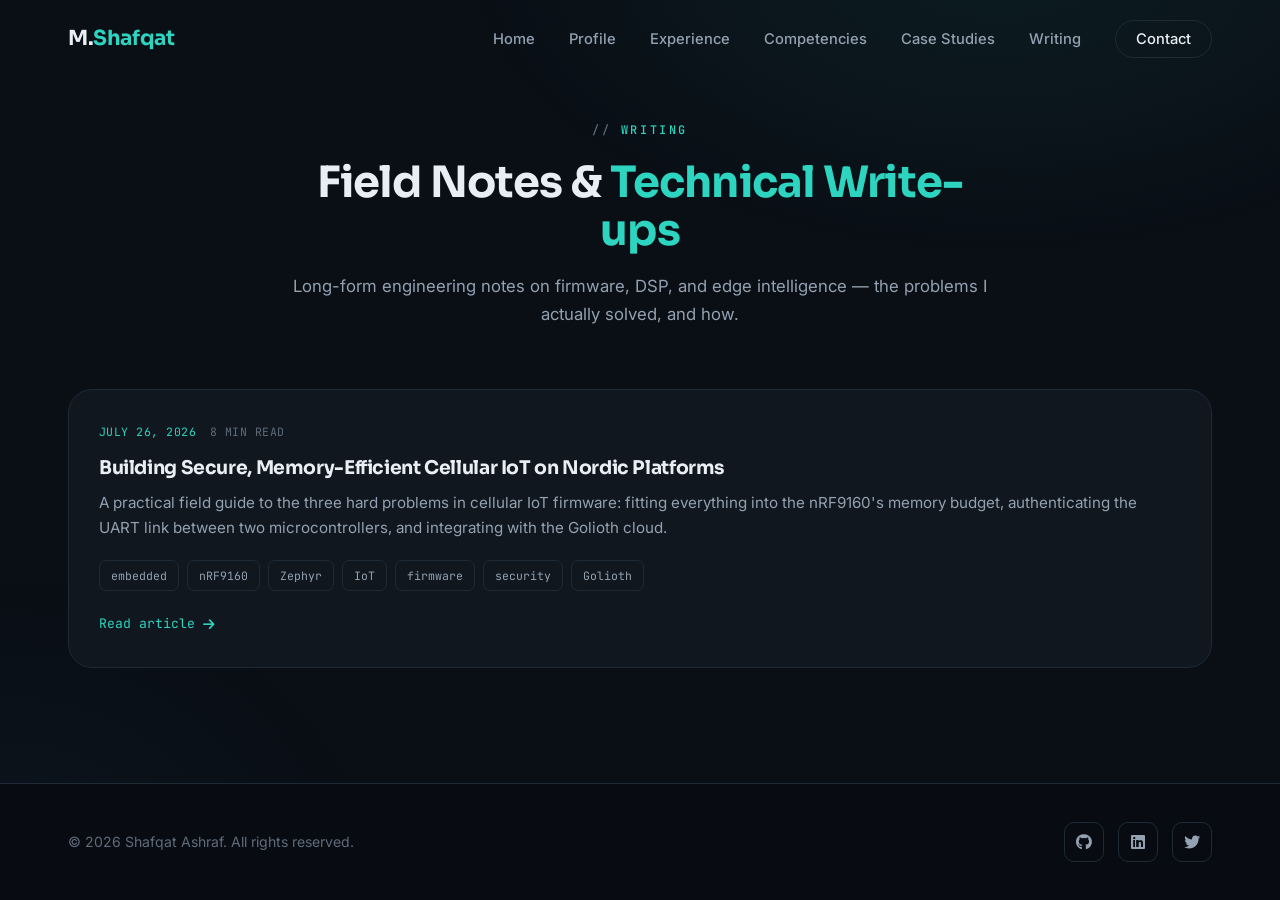
==== blog/index.html @ 9a645abb "Add blog system with first post on nRF9160 cellular IoT firmware Adds a Markdown-driven static blog " ====
<!DOCTYPE html>
<html lang="en">

<head>
    <meta charset="UTF-8">
    <meta name="viewport" content="width=device-width, initial-scale=1.0">
    <title>Writing | Shafqat Ashraf</title>
    <meta name="description"
        content="Technical write-ups on embedded firmware, DSP, RTOS, and edge intelligence by Muhammad Shafqat Ashraf.">
    <meta name="author" content="Muhammad Shafqat Ashraf">
    <link rel="canonical" href="https://shafqat-ashraf.vercel.app/blog/">
    <link rel="sitemap" type="application/xml" title="Sitemap" href="/sitemap.xml">

    <!-- Open Graph -->
    <meta property="og:type" content="website">
    <meta property="og:url" content="https://shafqat-ashraf.vercel.app/blog/">
    <meta property="og:title" content="Writing | Shafqat Ashraf">
    <meta property="og:description"
        content="Technical write-ups on embedded firmware, DSP, RTOS, and edge intelligence.">
    <meta property="og:image" content="https://shafqat-ashraf.vercel.app/profile.jpg">
    <link rel="preconnect" href="https://fonts.googleapis.com">
    <link rel="preconnect" href="https://fonts.gstatic.com" crossorigin>
    <link
        href="https://fonts.googleapis.com/css2?family=Sora:wght@400;500;600;700;800&family=Inter:wght@400;500;600&family=JetBrains+Mono:wght@400;500&display=swap"
        rel="stylesheet">
    <link rel="stylesheet" href="/style.css">
    <link rel="stylesheet" href="https://cdnjs.cloudflare.com/ajax/libs/font-awesome/6.4.0/css/all.min.css">
</head>

<body>
    <nav id="navbar">
        <div class="container">
            <a href="/" class="logo">M.<span>Shafqat</span></a>
            <ul class="nav-links">
                <li><a href="/#home">Home</a></li>
                <li><a href="/#about">Profile</a></li>
                <li><a href="/#experience">Experience</a></li>
                <li><a href="/#skills">Competencies</a></li>
                <li><a href="/#projects">Case Studies</a></li>
                <li><a href="/blog/" class="active">Writing</a></li>
                <li><a href="/#contact" class="nav-contact">Contact</a></li>
            </ul>
            <div class="menu-btn">
                <div class="bar"></div>
                <div class="bar"></div>
                <div class="bar"></div>
            </div>
        </div>
    </nav>

    <main>
        <section id="writing" class="section-padding blog-hero">
            <div class="container">
                <div class="section-header">
                    <span class="section-tag">Writing</span>
                    <h1 class="blog-hero-title">Field Notes & <span>Technical Write-ups</span></h1>
                    <p>Long-form engineering notes on firmware, DSP, and edge intelligence — the problems I actually
                        solved, and how.</p>
                </div>
                <div class="posts-grid">
                <article class="post-card reveal">
                    <div class="post-card-meta">
                        <span class="post-date">July 26, 2026</span>
                        <span class="post-reading-time">8 min read</span>
                    </div>
                    <h3><a href="/blog/secure-memory-efficient-cellular-iot-nrf9160/">Building Secure, Memory-Efficient Cellular IoT on Nordic Platforms</a></h3>
                    <p>A practical field guide to the three hard problems in cellular IoT firmware: fitting everything into the nRF9160&#x27;s memory budget, authenticating the UART link between two microcontrollers, and integrating with the Golioth cloud.</p>
                    <div class="post-tags">
                    <span>embedded</span>
                    <span>nRF9160</span>
                    <span>Zephyr</span>
                    <span>IoT</span>
                    <span>firmware</span>
                    <span>security</span>
                    <span>Golioth</span>
                    </div>
                    <a href="/blog/secure-memory-efficient-cellular-iot-nrf9160/" class="post-card-link">Read article <i class="fas fa-arrow-right"></i></a>
                </article>
                </div>
            </div>
        </section>
    </main>

    <footer>
        <div class="container">
            <p>&copy; 2026 Shafqat Ashraf. All rights reserved.</p>
            <div class="social-links">
                <a href="https://github.com/shafqat-ashraf" target="_blank"><i class="fab fa-github"></i></a>
                <a href="https://linkedin.com/in/muhammad-shafqat-ashraf/" target="_blank"><i class="fab fa-linkedin"></i></a>
                <a href="#"><i class="fab fa-twitter"></i></a>
            </div>
        </div>
    </footer>

    <script src="/script.js"></script>
</body>

</html>
---- style.css ----
/* ============================================================
   Muhammad Shafqat Ashraf — Portfolio
   Design system: "Signal" — refined dark slate, signal-teal accent
   Display: Sora · Body: Inter · Utility/data: JetBrains Mono
   ============================================================ */

:root {
    /* Ground & surfaces */
    --ground: #0A0F16;
    --ground-2: #080C12;
    --surface: #10171F;
    --surface-2: #161F29;
    --border: #1E2A36;
    --border-soft: rgba(255, 255, 255, 0.06);

    /* Text */
    --text: #E8EEF4;
    --text-muted: #93A1B0;
    --text-dim: #5E6B7A;

    /* Accent — signal teal */
    --accent: #2DD4BF;
    --accent-soft: #5EEAD4;
    --accent-ink: #04140F;
    --accent-glow: rgba(45, 212, 191, 0.14);
    --accent-line: rgba(45, 212, 191, 0.30);

    /* Legacy aliases (kept so inline styles + injected modal markup still resolve) */
    --main-color: var(--accent);
    --gray-color: var(--text-muted);
    --text-color: var(--text);
    --bg-color: var(--ground);
    --glass-bg: var(--surface);
    --glass-border: var(--border);
    --card-shadow: 0 24px 50px rgba(0, 0, 0, 0.45);

    /* Type */
    --font-display: 'Sora', 'Segoe UI', sans-serif;
    --font-body: 'Inter', 'Segoe UI', sans-serif;
    --font-mono: 'JetBrains Mono', ui-monospace, 'SFMono-Regular', monospace;

    /* Layout */
    --container: 1200px;
    --radius: 16px;
    --radius-lg: 24px;
    --section-y: clamp(5rem, 9vw, 8rem);
    --transition: 0.32s cubic-bezier(0.22, 1, 0.36, 1);
}

/* ------------------------------------------------------------ Reset */
*,
*::before,
*::after {
    margin: 0;
    padding: 0;
    box-sizing: border-box;
}

html {
    scroll-behavior: smooth;
    scroll-padding-top: 90px;
    -webkit-text-size-adjust: 100%;
}

body {
    font-family: var(--font-body);
    background-color: var(--ground);
    color: var(--text);
    line-height: 1.65;
    font-size: 16px;
    -webkit-font-smoothing: antialiased;
    text-rendering: optimizeLegibility;
    overflow-x: hidden;
}

/* Quiet atmospheric wash — never more than a whisper */
body::before {
    content: '';
    position: fixed;
    inset: 0;
    z-index: -2;
    background:
        radial-gradient(900px 500px at 78% -5%, rgba(45, 212, 191, 0.07), transparent 60%),
        radial-gradient(700px 600px at 0% 100%, rgba(56, 130, 180, 0.05), transparent 55%);
    pointer-events: none;
}

a {
    color: inherit;
    text-decoration: none;
}

ul {
    list-style: none;
}

img {
    max-width: 100%;
    display: block;
}

::selection {
    background: var(--accent);
    color: var(--accent-ink);
}

/* ------------------------------------------------------------ Typography */
h1,
h2,
h3,
h4 {
    font-family: var(--font-display);
    font-weight: 700;
    line-height: 1.12;
    letter-spacing: -0.02em;
    color: var(--text);
}

p {
    color: var(--text-muted);
}

strong {
    color: var(--text);
    font-weight: 600;
}

/* ------------------------------------------------------------ Layout primitives */
.container {
    width: 100%;
    max-width: var(--container);
    margin: 0 auto;
    padding: 0 28px;
}

.section-padding {
    padding-block: var(--section-y);
    position: relative;
}

/* Hairline divider between consecutive sections */
main > section + section::before {
    content: '';
    position: absolute;
    top: 0;
    left: 50%;
    transform: translateX(-50%);
    width: min(100% - 56px, var(--container));
    height: 1px;
    background: var(--border-soft);
}

/* Subtle blueprint grid for designated sections */
.engineering-grid-section {
    background-image:
        linear-gradient(rgba(45, 212, 191, 0.035) 1px, transparent 1px),
        linear-gradient(90deg, rgba(45, 212, 191, 0.035) 1px, transparent 1px);
    background-size: 46px 46px;
}

/* ------------------------------------------------------------ Section headers */
.section-header {
    text-align: center;
    max-width: 720px;
    margin: 0 auto 60px;
}

.section-header h2 {
    font-size: clamp(1.9rem, 3.6vw, 2.7rem);
}

.section-header h2 span {
    color: var(--accent);
}

.section-header p {
    margin-top: 18px;
    color: var(--text-muted);
    font-size: 1.05rem;
}

.section-tag {
    display: inline-block;
    font-family: var(--font-mono);
    font-size: 0.74rem;
    font-weight: 500;
    letter-spacing: 0.22em;
    text-transform: uppercase;
    color: var(--accent);
    margin-bottom: 18px;
}

.section-tag::before {
    content: '// ';
    color: var(--text-dim);
}

/* Short accent rule used by headers that don't carry a tag */
.underline {
    width: 56px;
    height: 3px;
    border-radius: 3px;
    background: var(--accent);
    margin: 20px auto 0;
}

/* ------------------------------------------------------------ Buttons */
.btn {
    display: inline-flex;
    align-items: center;
    justify-content: center;
    gap: 10px;
    padding: 14px 26px;
    border-radius: 100px;
    font-family: var(--font-body);
    font-size: 0.95rem;
    font-weight: 600;
    letter-spacing: 0.01em;
    border: 1px solid transparent;
    cursor: pointer;
    transition: var(--transition);
    white-space: nowrap;
}

.btn i {
    font-size: 0.95em;
}

.btn.primary {
    background: var(--accent);
    color: var(--accent-ink);
    box-shadow: 0 8px 24px -8px var(--accent);
}

.btn.primary:hover {
    background: var(--accent-soft);
    transform: translateY(-3px);
    box-shadow: 0 14px 30px -8px var(--accent);
}

.btn.secondary {
    background: transparent;
    color: var(--text);
    border-color: var(--border);
}

.btn.secondary:hover {
    border-color: var(--accent-line);
    color: var(--accent);
    transform: translateY(-3px);
}

.btn.mini {
    padding: 11px 20px;
    font-size: 0.85rem;
    background: var(--accent);
    color: var(--accent-ink);
}

.btn.mini:hover {
    background: var(--accent-soft);
}

/* ------------------------------------------------------------ Navbar */
#navbar {
    position: fixed;
    top: 0;
    left: 0;
    width: 100%;
    z-index: 1000;
    transition: var(--transition);
    border-bottom: 1px solid transparent;
}

#navbar.sticky {
    background: rgba(10, 15, 22, 0.78);
    backdrop-filter: blur(14px) saturate(150%);
    -webkit-backdrop-filter: blur(14px) saturate(150%);
    border-bottom-color: var(--border);
}

#navbar .container {
    display: flex;
    align-items: center;
    justify-content: space-between;
    height: 76px;
}

.logo {
    font-family: var(--font-display);
    font-weight: 700;
    font-size: 1.3rem;
    letter-spacing: -0.02em;
}

.logo span {
    color: var(--accent);
}

.nav-links {
    display: flex;
    align-items: center;
    gap: 34px;
}

.nav-links a {
    position: relative;
    font-size: 0.92rem;
    font-weight: 500;
    color: var(--text-muted);
    transition: color 0.2s ease;
}

.nav-links a:not(.nav-contact)::after {
    content: '';
    position: absolute;
    left: 0;
    bottom: -6px;
    width: 0;
    height: 2px;
    background: var(--accent);
    transition: width 0.25s ease;
}

.nav-links a:hover,
.nav-links a.active {
    color: var(--text);
}

.nav-links a.active:not(.nav-contact)::after {
    width: 100%;
}

.nav-links a.nav-contact {
    padding: 9px 20px;
    border: 1px solid var(--border);
    border-radius: 100px;
    color: var(--text);
}

.nav-links a.nav-contact:hover {
    border-color: var(--accent);
    color: var(--accent);
}

.menu-btn {
    display: none;
    flex-direction: column;
    gap: 5px;
    cursor: pointer;
    padding: 6px;
    z-index: 1100;
}

.menu-btn .bar {
    width: 26px;
    height: 2px;
    background: var(--text);
    border-radius: 2px;
    transition: var(--transition);
}

.menu-btn.open .bar:nth-child(1) {
    transform: translateY(7px) rotate(45deg);
}

.menu-btn.open .bar:nth-child(2) {
    opacity: 0;
}

.menu-btn.open .bar:nth-child(3) {
    transform: translateY(-7px) rotate(-45deg);
}

/* ------------------------------------------------------------ Hero */
.hero {
    position: relative;
    min-height: 100vh;
    display: flex;
    align-items: center;
    padding-top: 110px;
    padding-bottom: 70px;
    overflow: hidden;
}

#signal-canvas {
    position: absolute;
    inset: 0;
    width: 100%;
    height: 100%;
    z-index: 0;
    opacity: 0.55;
    pointer-events: none;
}

.hero .container {
    position: relative;
    z-index: 2;
    display: grid;
    grid-template-columns: 1.05fr 0.95fr;
    gap: 64px;
    align-items: center;
}

.hero-credibility {
    font-family: var(--font-mono);
    font-size: 0.76rem;
    font-weight: 500;
    letter-spacing: 0.16em;
    text-transform: uppercase;
    color: var(--accent);
    display: flex;
    align-items: center;
    gap: 12px;
    margin-bottom: 26px;
}

.hero-credibility::before {
    content: '';
    width: 28px;
    height: 1px;
    background: var(--accent-line);
}

.hero-name {
    font-size: clamp(2.6rem, 6.2vw, 4.6rem);
    line-height: 1.02;
    margin-bottom: 14px;
}

.hero-role {
    font-family: var(--font-display);
    font-size: clamp(1.1rem, 2.2vw, 1.6rem);
    font-weight: 500;
    color: var(--accent);
    letter-spacing: -0.01em;
    margin-bottom: 26px;
}

.hero-desc {
    font-size: 1.08rem;
    color: var(--text-muted);
    max-width: 540px;
    margin-bottom: 32px;
}

.hero-tech-strip {
    display: flex;
    flex-wrap: wrap;
    gap: 12px;
    margin-bottom: 38px;
}

.tech-pill {
    display: inline-flex;
    align-items: center;
    gap: 9px;
    padding: 9px 16px;
    border: 1px solid var(--border);
    border-radius: 100px;
    background: rgba(255, 255, 255, 0.015);
    font-family: var(--font-mono);
    font-size: 0.78rem;
    color: var(--text-muted);
    transition: var(--transition);
}

.tech-pill i {
    color: var(--accent);
    font-size: 0.85rem;
}

.tech-pill:hover {
    border-color: var(--accent-line);
    color: var(--text);
}

.hero-btns {
    display: flex;
    flex-wrap: wrap;
    gap: 14px;
}

/* Hero portrait + status */
.hero-image-container {
    position: relative;
    display: flex;
    flex-direction: column;
    align-items: center;
    gap: 22px;
}

.hero-image {
    position: relative;
    width: min(360px, 80%);
    aspect-ratio: 1;
    border-radius: var(--radius-lg);
    overflow: hidden;
    border: 1px solid var(--border);
    background: var(--surface);
    box-shadow: var(--card-shadow);
}

.hero-image::after {
    content: '';
    position: absolute;
    inset: 0;
    border-radius: inherit;
    box-shadow: inset 0 0 0 1px rgba(45, 212, 191, 0.12);
    pointer-events: none;
}

.hero-image img {
    width: 100%;
    height: 100%;
    object-fit: cover;
}

.tech-context-card {
    display: flex;
    gap: 14px;
    flex-wrap: wrap;
    justify-content: center;
}

.context-item {
    display: flex;
    align-items: center;
    gap: 12px;
    padding: 12px 16px;
    background: var(--surface);
    border: 1px solid var(--border);
    border-radius: var(--radius);
}

.context-item i {
    color: var(--accent);
    font-size: 1.1rem;
}

.context-info {
    display: flex;
    flex-direction: column;
    line-height: 1.3;
}

.context-info span {
    font-family: var(--font-mono);
    font-size: 0.64rem;
    letter-spacing: 0.12em;
    text-transform: uppercase;
    color: var(--text-dim);
}

.context-info strong {
    font-size: 0.86rem;
    color: var(--text);
}

/* ------------------------------------------------------------ Card foundation */
.solution-card,
.expertise-card,
.project-card,
.pillar,
.industry-card,
.skill-category,
.echo-category,
.edu-card,
.workflow-step,
.contact-info-card {
    background: var(--surface);
    border: 1px solid var(--border);
    border-radius: var(--radius-lg);
    transition: var(--transition);
}

/* Every card is clickable → opens a detail popup */
.solution-card,
.expertise-card,
.project-card,
.pillar,
.industry-card,
.skill-category,
.echo-category,
.edu-card,
.workflow-step,
.contact-info-card,
.stat-item,
.cert-list li {
    cursor: pointer;
}

.contact-info-card a,
.cert-list li a {
    cursor: pointer;
}

/* ------------------------------------------------------------ Value pillars / philosophy */
.value-pillars {
    display: grid;
    grid-template-columns: repeat(auto-fit, minmax(260px, 1fr));
    gap: 26px;
}

.pillar {
    padding: 38px 32px;
}

.pillar:hover,
.solution-card:hover,
.expertise-card:hover,
.industry-card:hover {
    transform: translateY(-6px);
    border-color: var(--accent-line);
    box-shadow: var(--card-shadow);
}

.pillar-icon,
.solution-icon,
.expertise-card > i,
.industry-card > i {
    display: inline-flex;
    align-items: center;
    justify-content: center;
    width: 54px;
    height: 54px;
    border-radius: 14px;
    background: var(--accent-glow);
    color: var(--accent);
    font-size: 1.35rem;
    margin-bottom: 24px;
    border: 1px solid rgba(45, 212, 191, 0.18);
}

.pillar h3,
.pillar h4,
.solution-card h3,
.expertise-card h3 {
    font-size: 1.2rem;
    margin-bottom: 12px;
}

.pillar p,
.solution-card p,
.expertise-card p,
.industry-card p {
    color: var(--text-muted);
    font-size: 0.95rem;
}

/* About-section pillars use inline <i> (no icon chip wrapper) */
.about .pillar i {
    color: var(--accent);
    font-size: 1.3rem;
    margin-bottom: 16px;
    display: block;
}

/* ------------------------------------------------------------ Solutions */
.solutions-grid {
    display: grid;
    grid-template-columns: repeat(auto-fit, minmax(290px, 1fr));
    gap: 26px;
}

.solution-card {
    padding: 36px 30px;
}

/* ------------------------------------------------------------ Expertise / Arsenal */
.expertise-grid {
    display: grid;
    grid-template-columns: repeat(auto-fit, minmax(280px, 1fr));
    gap: 26px;
}

.expertise-card {
    padding: 36px 30px;
    cursor: pointer;
    position: relative;
}

.expertise-card::after {
    content: 'View spec \2192';
    position: absolute;
    bottom: 28px;
    left: 30px;
    font-family: var(--font-mono);
    font-size: 0.7rem;
    letter-spacing: 0.08em;
    color: var(--text-dim);
    opacity: 0;
    transform: translateX(-6px);
    transition: var(--transition);
}

.expertise-card:hover::after {
    opacity: 1;
    transform: translateX(0);
    color: var(--accent);
}

.expertise-card:hover {
    padding-bottom: 52px;
}

.expertise-card[data-cloud="true"] > i {
    position: relative;
}

.expertise-card[data-cloud="true"] > i::after {
    content: '';
    position: absolute;
    inset: -1px;
    border-radius: 14px;
    border: 1px solid var(--accent);
    opacity: 0;
    animation: pulse 2.4s ease-out infinite;
    pointer-events: none;
}

@keyframes pulse {
    0% { opacity: 0.5; transform: scale(1); }
    100% { opacity: 0; transform: scale(1.35); }
}

/* ------------------------------------------------------------ Workflow */
.workflow-grid {
    display: grid;
    grid-template-columns: repeat(auto-fit, minmax(200px, 1fr));
    gap: 22px;
    counter-reset: step;
}

.workflow-step {
    padding: 32px 26px;
    position: relative;
}

.workflow-step:hover {
    border-color: var(--accent-line);
    transform: translateY(-6px);
}

.step-num {
    font-family: var(--font-mono);
    font-size: 1rem;
    font-weight: 600;
    color: var(--accent);
    border: 1px solid var(--accent-line);
    border-radius: 10px;
    width: 44px;
    height: 44px;
    display: flex;
    align-items: center;
    justify-content: center;
    margin-bottom: 22px;
}

.workflow-step h3 {
    font-size: 1.08rem;
    margin-bottom: 10px;
}

.workflow-step p {
    font-size: 0.92rem;
}

/* ------------------------------------------------------------ Ecosystem */
.ecosystem-grid {
    display: grid;
    grid-template-columns: repeat(auto-fit, minmax(260px, 1fr));
    gap: 24px;
}

.echo-category {
    padding: 30px 28px;
}

.echo-category:hover {
    border-color: var(--accent-line);
}

.echo-category h4 {
    display: flex;
    align-items: center;
    gap: 12px;
    font-size: 1.02rem;
    margin-bottom: 20px;
}

.echo-category h4 i {
    color: var(--accent);
}

.echo-tags {
    display: flex;
    flex-wrap: wrap;
    gap: 9px;
}

.echo-tags span {
    font-family: var(--font-mono);
    font-size: 0.74rem;
    padding: 6px 12px;
    border-radius: 8px;
    background: rgba(255, 255, 255, 0.025);
    border: 1px solid var(--border);
    color: var(--text-muted);
}

/* ------------------------------------------------------------ Industries */
.industry-grid {
    display: grid;
    grid-template-columns: repeat(auto-fit, minmax(230px, 1fr));
    gap: 24px;
}

.industry-card {
    padding: 34px 28px;
    text-align: left;
}

.industry-card > i {
    font-size: 1.3rem;
}

.industry-card h4 {
    font-size: 1.1rem;
    margin-bottom: 10px;
}

.industry-card p {
    font-size: 0.92rem;
}

/* ------------------------------------------------------------ About */
.about-grid {
    max-width: 920px;
    margin: 0 auto;
}

.about-text > p {
    font-size: 1.1rem;
    color: var(--text-muted);
    margin-bottom: 20px;
}

.about-text .value-pillars {
    margin-top: 44px;
}

.about .pillar {
    background: var(--surface);
}

.about-stats {
    display: grid;
    grid-template-columns: repeat(3, 1fr);
    gap: 20px;
    margin-top: 48px;
}

.stat-item {
    text-align: center;
    padding: 30px 16px;
    border: 1px solid var(--border);
    border-radius: var(--radius);
    background: var(--surface);
}

.stat-item h3 {
    font-family: var(--font-display);
    font-size: 2.3rem;
    color: var(--accent);
    margin-bottom: 6px;
}

.stat-item p {
    font-size: 0.82rem;
    color: var(--text-muted);
}

/* ------------------------------------------------------------ Experience timeline */
.timeline {
    position: relative;
    max-width: 860px;
    margin: 0 auto;
    padding-left: 34px;
}

.timeline::before {
    content: '';
    position: absolute;
    left: 7px;
    top: 6px;
    bottom: 6px;
    width: 2px;
    background: linear-gradient(var(--accent), var(--border) 70%);
}

.timeline-item {
    position: relative;
    padding-bottom: 46px;
}

.timeline-item:last-child {
    padding-bottom: 0;
}

.timeline-dot {
    position: absolute;
    left: -34px;
    top: 5px;
    width: 16px;
    height: 16px;
    border-radius: 50%;
    background: var(--ground);
    border: 3px solid var(--accent);
    box-shadow: 0 0 0 4px rgba(45, 212, 191, 0.12);
}

.timeline-date {
    display: inline-block;
    font-family: var(--font-mono);
    font-size: 0.74rem;
    letter-spacing: 0.06em;
    text-transform: uppercase;
    color: var(--accent);
    margin-bottom: 12px;
}

.timeline-content {
    background: var(--surface);
    border: 1px solid var(--border);
    border-radius: var(--radius);
    padding: 28px 30px;
    transition: var(--transition);
}

.timeline-content:hover {
    border-color: var(--accent-line);
}

.timeline-content h3 {
    font-size: 1.2rem;
    margin-bottom: 5px;
}

.timeline-content h4 {
    font-size: 0.92rem;
    font-weight: 500;
    color: var(--accent);
    margin-bottom: 16px;
}

.timeline-content ul {
    display: flex;
    flex-direction: column;
    gap: 9px;
}

.timeline-content ul li {
    position: relative;
    padding-left: 22px;
    font-size: 0.94rem;
    color: var(--text-muted);
}

.timeline-content ul li::before {
    content: '\203A';
    position: absolute;
    left: 4px;
    top: -1px;
    color: var(--accent);
    font-weight: 700;
}

/* ------------------------------------------------------------ Skills */
.skills-grid {
    display: grid;
    grid-template-columns: repeat(auto-fit, minmax(250px, 1fr));
    gap: 24px;
}

.skill-category {
    padding: 32px 28px;
}

.skill-category:hover {
    border-color: var(--accent-line);
    transform: translateY(-4px);
}

.skill-category h3 {
    display: flex;
    align-items: center;
    gap: 11px;
    font-size: 1.05rem;
    margin-bottom: 20px;
    padding-bottom: 16px;
    border-bottom: 1px solid var(--border);
}

.skill-category h3 i {
    color: var(--accent);
}

.skill-category ul {
    display: flex;
    flex-direction: column;
    gap: 11px;
}

.skill-category ul li {
    position: relative;
    padding-left: 20px;
    font-size: 0.92rem;
    color: var(--text-muted);
}

.skill-category ul li::before {
    content: '';
    position: absolute;
    left: 0;
    top: 8px;
    width: 7px;
    height: 7px;
    border-radius: 2px;
    background: var(--accent);
}

/* ------------------------------------------------------------ Featured case study */
.featured-grid {
    display: grid;
    grid-template-columns: 1fr 1fr;
    gap: 56px;
    align-items: center;
}

.featured-image .hero-image {
    width: 100%;
    aspect-ratio: 4 / 3;
    border-radius: var(--radius-lg);
    margin: 0 !important;
    background: var(--surface) !important;
}

.featured-image .hero-image img {
    object-fit: cover;
}

.featured-content h3 {
    font-size: clamp(1.6rem, 3vw, 2.1rem);
    margin-bottom: 24px;
}

.problem-box,
.solution-box {
    padding: 18px 22px;
    border-radius: var(--radius);
    margin-bottom: 16px;
    font-size: 0.95rem;
    color: var(--text-muted);
    border-left: 3px solid;
    background: var(--surface);
}

.problem-box {
    border-left-color: #f87171;
}

.solution-box {
    border-left-color: var(--accent);
}

.featured-tech-row {
    display: flex;
    flex-wrap: wrap;
    gap: 10px;
    margin: 22px 0;
}

.featured-tech-row span {
    font-family: var(--font-mono);
    font-size: 0.74rem;
    padding: 6px 13px;
    border-radius: 8px;
    border: 1px solid var(--border);
    color: var(--accent);
    background: var(--accent-glow);
}

.featured-content > p {
    font-size: 0.95rem;
    line-height: 1.85;
    color: var(--text-muted);
}

.featured-content .view-project {
    width: auto;
    margin-top: 26px;
}

/* ------------------------------------------------------------ Projects */
.projects-grid {
    display: grid;
    grid-template-columns: repeat(auto-fit, minmax(320px, 1fr));
    gap: 26px;
}

.project-card {
    overflow: hidden;
    padding: 0;
}

.project-card:hover {
    transform: translateY(-6px);
    border-color: var(--accent-line);
    box-shadow: var(--card-shadow);
}

.project-img {
    position: relative;
    aspect-ratio: 16 / 10;
    overflow: hidden;
}

.project-img img {
    width: 100%;
    height: 100%;
    object-fit: cover;
    transition: transform 0.5s ease;
}

.project-card:hover .project-img img {
    transform: scale(1.05);
}

.project-overlay {
    position: absolute;
    inset: 0;
    display: flex;
    align-items: center;
    justify-content: center;
    background: linear-gradient(to top, rgba(10, 15, 22, 0.92), rgba(10, 15, 22, 0.35));
    opacity: 0;
    transition: var(--transition);
}

.project-card:hover .project-overlay {
    opacity: 1;
}

.project-info {
    padding: 26px 28px 30px;
}

.project-info h3 {
    font-size: 1.18rem;
    margin-bottom: 8px;
}

.project-info p {
    font-size: 0.92rem;
    color: var(--text-muted);
    margin-bottom: 18px;
}

.project-tags {
    display: flex;
    flex-wrap: wrap;
    gap: 8px;
}

.project-tags span {
    font-family: var(--font-mono);
    font-size: 0.72rem;
    padding: 5px 11px;
    border-radius: 7px;
    border: 1px solid var(--border);
    color: var(--text-muted);
}

/* Outreach banner */
.project-outreach {
    margin-top: 70px !important;
    padding: clamp(40px, 6vw, 64px) !important;
    background: var(--surface) !important;
    border: 1px solid var(--border) !important;
    border-radius: var(--radius-lg) !important;
    text-align: center;
}

.project-outreach h3 {
    font-size: clamp(1.5rem, 3vw, 1.9rem) !important;
    margin: 18px 0 16px !important;
}

.project-outreach p {
    color: var(--text-muted) !important;
}

/* ------------------------------------------------------------ Education */
.education-grid {
    display: grid;
    grid-template-columns: repeat(auto-fit, minmax(300px, 1fr));
    gap: 24px;
    max-width: 860px;
    margin: 0 auto;
}

.edu-card {
    display: flex;
    align-items: flex-start;
    gap: 20px;
    padding: 30px 28px;
}

.edu-card:hover {
    border-color: var(--accent-line);
}

.edu-icon {
    flex-shrink: 0;
    width: 50px;
    height: 50px;
    border-radius: 13px;
    background: var(--accent-glow);
    color: var(--accent);
    display: flex;
    align-items: center;
    justify-content: center;
    font-size: 1.25rem;
    border: 1px solid rgba(45, 212, 191, 0.18);
}

.edu-info h3 {
    font-size: 1.1rem;
    margin-bottom: 5px;
}

.edu-info p {
    font-size: 0.9rem;
    margin-bottom: 8px;
}

.edu-info span {
    font-family: var(--font-mono);
    font-size: 0.74rem;
    color: var(--accent);
    letter-spacing: 0.05em;
}

/* ------------------------------------------------------------ Certifications / languages / soft skills */
.certifications .about-grid {
    display: grid;
    grid-template-columns: 1fr 1fr;
    gap: 56px;
    max-width: var(--container);
}

.cert-list {
    display: flex;
    flex-direction: column;
    gap: 14px;
}

.cert-list li {
    display: flex;
    align-items: center;
    gap: 14px;
    padding: 16px 20px;
    background: var(--surface);
    border: 1px solid var(--border);
    border-radius: var(--radius);
    font-size: 0.94rem;
    color: var(--text);
    transition: var(--transition);
}

.cert-list li:hover {
    border-color: var(--accent-line);
}

.cert-list li i {
    color: var(--accent);
}

.lang-item h4 {
    font-size: 0.98rem;
}

.lang-bar {
    background: rgba(255, 255, 255, 0.06) !important;
}

.lang-progress {
    background: var(--accent) !important;
    border-radius: 10px;
}

/* ------------------------------------------------------------ Contact */
.contact-grid {
    display: grid;
    grid-template-columns: 1fr 1fr;
    gap: 28px;
    max-width: 1040px;
    margin: 0 auto;
}

.contact-info-card {
    padding: 42px 38px;
}

.contact-info-card h3 {
    font-size: 1.4rem;
    margin-bottom: 14px;
}

.contact-info-card h3 span {
    color: var(--accent);
}

.contact-info-card > p {
    color: var(--text-muted);
    font-size: 0.96rem;
}

.contact-methods {
    margin-top: 30px;
    display: flex;
    flex-direction: column;
    gap: 18px;
}

.contact-method-item {
    display: flex;
    align-items: center;
    gap: 16px;
}

.contact-method-item > i {
    flex-shrink: 0;
    width: 46px;
    height: 46px;
    border-radius: 12px;
    background: var(--accent-glow);
    color: var(--accent);
    display: flex;
    align-items: center;
    justify-content: center;
    font-size: 1.1rem;
    border: 1px solid rgba(45, 212, 191, 0.18);
}

.contact-method-item span {
    font-family: var(--font-mono);
    font-size: 0.68rem;
    letter-spacing: 0.1em;
    text-transform: uppercase;
    color: var(--text-dim);
}

.contact-method-item p {
    margin: 0;
    font-size: 0.95rem;
}

.contact-method-item a:hover {
    color: var(--accent);
}

.consult-item p {
    color: var(--text-muted);
    font-size: 0.94rem;
}

.consult-item strong {
    color: var(--text);
}

/* ------------------------------------------------------------ Footer */
footer {
    border-top: 1px solid var(--border);
    padding: 38px 0;
    background: var(--ground-2);
}

footer .container {
    display: flex;
    align-items: center;
    justify-content: space-between;
    flex-wrap: wrap;
    gap: 16px;
}

footer p {
    font-size: 0.88rem;
    color: var(--text-dim);
}

.social-links {
    display: flex;
    gap: 14px;
}

.social-links a {
    width: 40px;
    height: 40px;
    border-radius: 10px;
    border: 1px solid var(--border);
    display: flex;
    align-items: center;
    justify-content: center;
    color: var(--text-muted);
    transition: var(--transition);
}

.social-links a:hover {
    border-color: var(--accent);
    color: var(--accent);
    transform: translateY(-3px);
}

/* ------------------------------------------------------------ Modal */
.modal {
    display: none;
    position: fixed;
    inset: 0;
    z-index: 2000;
    background: rgba(5, 8, 12, 0.78);
    backdrop-filter: blur(6px);
    padding: 24px;
    overflow-y: auto;
}

.modal-content {
    background: var(--surface);
    border: 1px solid var(--border);
    border-radius: var(--radius-lg);
    max-width: 760px;
    margin: 6vh auto;
    box-shadow: 0 40px 90px rgba(0, 0, 0, 0.6);
    animation: modalIn 0.35s cubic-bezier(0.22, 1, 0.36, 1);
}

@keyframes modalIn {
    from { opacity: 0; transform: translateY(20px); }
    to { opacity: 1; transform: translateY(0); }
}

.modal-header {
    display: flex;
    align-items: flex-start;
    justify-content: space-between;
    gap: 20px;
    padding: 30px 34px 20px;
    border-bottom: 1px solid var(--border);
}

.modal-header h2 {
    font-size: 1.5rem;
}

.close-modal {
    font-size: 1.8rem;
    line-height: 1;
    color: var(--text-dim);
    cursor: pointer;
    transition: color 0.2s ease;
}

.close-modal:hover {
    color: var(--accent);
}

.modal-body {
    padding: 26px 34px;
}

.modal-tech {
    font-family: var(--font-mono);
    font-size: 0.8rem;
    color: var(--accent);
    background: var(--accent-glow);
    border: 1px solid rgba(45, 212, 191, 0.18);
    border-radius: 10px;
    padding: 12px 16px;
    margin-bottom: 24px;
}

.modal-body > h3 {
    font-size: 1.05rem;
    margin-bottom: 14px;
    color: var(--accent);
}

.modal-footer {
    padding: 20px 34px 30px;
    border-top: 1px solid var(--border);
}

/* Injected spec markup (from data-desc) */
.spec-overview p {
    font-size: 1rem;
    color: var(--text-muted);
    margin-bottom: 24px;
}

.spec-section {
    margin-bottom: 24px;
}

.spec-section h4 {
    font-family: var(--font-mono);
    font-size: 0.8rem;
    letter-spacing: 0.1em;
    text-transform: uppercase;
    color: var(--text-dim);
    margin-bottom: 16px;
}

.spec-section ul {
    display: flex;
    flex-direction: column;
    gap: 12px;
}

.spec-section ul li {
    position: relative;
    padding-left: 22px;
    font-size: 0.92rem;
    color: var(--text-muted);
    line-height: 1.65;
}

.spec-section ul li::before {
    content: '\25B8';
    position: absolute;
    left: 0;
    top: 0;
    color: var(--accent);
}

.spec-section ul li strong {
    color: var(--text);
    font-weight: 600;
}

.spec-metrics {
    display: grid;
    grid-template-columns: repeat(3, 1fr);
    gap: 14px;
    margin-top: 28px;
}

.metric-item {
    text-align: center;
    padding: 20px 12px;
    background: var(--ground);
    border: 1px solid var(--border);
    border-radius: var(--radius);
}

.metric-val {
    display: block;
    font-family: var(--font-display);
    font-size: 1.5rem;
    font-weight: 700;
    color: var(--accent);
    margin-bottom: 6px;
}

.metric-label {
    font-family: var(--font-mono);
    font-size: 0.66rem;
    letter-spacing: 0.06em;
    text-transform: uppercase;
    color: var(--text-dim);
}

/* ------------------------------------------------------------ Telemetry ticker */
.telemetry-bar {
    border-top: 1px solid var(--border);
    border-bottom: 1px solid var(--border);
    background: var(--ground-2);
    overflow: hidden;
    padding: 12px 0;
}

.telemetry-track {
    display: flex;
    gap: 48px;
    white-space: nowrap;
    width: max-content;
    animation: ticker 40s linear infinite;
}

.telemetry-track span {
    font-family: var(--font-mono);
    font-size: 0.72rem;
    letter-spacing: 0.08em;
    color: var(--text-dim);
}

.telemetry-track span::before {
    content: '\25C6 ';
    color: var(--accent);
}

@keyframes ticker {
    from { transform: translateX(0); }
    to { transform: translateX(-50%); }
}

/* ------------------------------------------------------------ Reveal animation */
.reveal {
    opacity: 0;
    transform: translateY(26px);
    transition: opacity 0.7s ease, transform 0.7s cubic-bezier(0.22, 1, 0.36, 1);
    will-change: opacity, transform;
}

.reveal.active {
    opacity: 1;
    transform: translateY(0);
}

/* ------------------------------------------------------------ Responsive */
@media (max-width: 992px) {
    .hero .container {
        grid-template-columns: 1fr;
        gap: 48px;
        text-align: center;
    }

    .hero-credibility,
    .hero-tech-strip,
    .hero-btns {
        justify-content: center;
    }

    .hero-desc {
        margin-left: auto;
        margin-right: auto;
    }

    .hero-image-container {
        order: -1;
    }

    .featured-grid,
    .contact-grid,
    .certifications .about-grid {
        grid-template-columns: 1fr;
        gap: 36px;
    }
}

@media (max-width: 768px) {
    .menu-btn {
        display: flex;
    }

    .nav-links {
        position: fixed;
        inset: 0 0 0 auto;
        width: min(78%, 320px);
        flex-direction: column;
        justify-content: center;
        gap: 26px;
        background: var(--ground-2);
        border-left: 1px solid var(--border);
        transform: translateX(100%);
        transition: transform 0.4s cubic-bezier(0.22, 1, 0.36, 1);
        padding: 40px;
    }

    .nav-links.open {
        transform: translateX(0);
    }

    .nav-links a {
        font-size: 1.05rem;
    }

    .about-stats {
        grid-template-columns: 1fr;
    }

    .spec-metrics {
        grid-template-columns: 1fr;
    }

    .modal-header,
    .modal-body,
    .modal-footer {
        padding-left: 22px;
        padding-right: 22px;
    }

    footer .container {
        flex-direction: column;
        text-align: center;
    }
}

@media (max-width: 480px) {
    .container {
        padding: 0 20px;
    }

    .hero-btns {
        flex-direction: column;
        width: 100%;
    }

    .hero-btns .btn {
        width: 100%;
    }
}

/* ------------------------------------------------------------ Reduced motion */
@media (prefers-reduced-motion: reduce) {
    *,
    *::before,
    *::after {
        animation-duration: 0.001ms !important;
        animation-iteration-count: 1 !important;
        transition-duration: 0.001ms !important;
        scroll-behavior: auto !important;
    }

    .reveal {
        opacity: 1;
        transform: none;
    }

    #signal-canvas {
        display: none;
    }
}

/* ============================================================
   Blog / Writing
   Additive only — reuses existing tokens, never overrides
   the selectors above.
   ============================================================ */

/* Shared logo-as-link on blog pages */
a.logo {
    display: inline-block;
}

.nav-links a.active {
    color: var(--text);
}

/* ------------------------------------------------------------ Blog index */
.blog-hero-title {
    font-size: clamp(1.9rem, 3.6vw, 2.7rem);
}

.blog-hero-title span {
    color: var(--accent);
}

.posts-grid {
    display: grid;
    grid-template-columns: repeat(auto-fit, minmax(320px, 1fr));
    gap: 26px;
}

.post-card {
    background: var(--surface);
    border: 1px solid var(--border);
    border-radius: var(--radius-lg);
    padding: 32px 30px;
    transition: var(--transition);
    display: flex;
    flex-direction: column;
}

.post-card:hover {
    transform: translateY(-6px);
    border-color: var(--accent-line);
    box-shadow: var(--card-shadow);
}

.post-card-meta {
    display: flex;
    align-items: center;
    gap: 14px;
    margin-bottom: 16px;
    font-family: var(--font-mono);
    font-size: 0.72rem;
    letter-spacing: 0.04em;
    text-transform: uppercase;
}

.post-card-meta .post-date {
    color: var(--accent);
}

.post-card-meta .post-reading-time {
    color: var(--text-dim);
}

.post-card h3 {
    font-size: 1.18rem;
    margin-bottom: 12px;
}

.post-card h3 a:hover {
    color: var(--accent);
}

.post-card > p {
    font-size: 0.95rem;
    margin-bottom: 20px;
}

.post-card .post-tags {
    margin-bottom: 22px;
}

.post-card-link {
    display: inline-flex;
    align-items: center;
    gap: 8px;
    margin-top: auto;
    font-family: var(--font-mono);
    font-size: 0.82rem;
    color: var(--accent);
    transition: var(--transition);
}

.post-card-link i {
    transition: transform 0.25s ease;
}

.post-card-link:hover i {
    transform: translateX(4px);
}

/* Shared tag-pill look, reused by post cards and post header */
.post-tags {
    display: flex;
    flex-wrap: wrap;
    gap: 8px;
}

.post-tags span {
    font-family: var(--font-mono);
    font-size: 0.72rem;
    padding: 5px 11px;
    border-radius: 7px;
    border: 1px solid var(--border);
    color: var(--text-muted);
}

/* Optional "read the write-up" link on a project card, linking to its post */
.project-post-link {
    display: inline-flex;
    align-items: center;
    gap: 8px;
    margin-top: 18px;
    font-family: var(--font-mono);
    font-size: 0.8rem;
    color: var(--accent);
    transition: color 0.2s ease;
}

.project-post-link:hover {
    color: var(--accent-soft);
}

/* ------------------------------------------------------------ Individual post page */
.post-container {
    max-width: 760px;
}

.post-back {
    display: inline-flex;
    align-items: center;
    gap: 8px;
    font-family: var(--font-mono);
    font-size: 0.82rem;
    color: var(--text-dim);
    margin-bottom: 44px;
    transition: color 0.2s ease;
}

.post-back:hover {
    color: var(--accent);
}

.post-header {
    margin-bottom: 48px;
}

.post-title {
    font-size: clamp(1.9rem, 4.4vw, 2.7rem);
    margin: 18px 0 22px;
}

.post-meta {
    display: flex;
    flex-wrap: wrap;
    gap: 22px;
    margin-bottom: 22px;
    font-family: var(--font-mono);
    font-size: 0.78rem;
    color: var(--text-dim);
}

.post-meta span {
    display: inline-flex;
    align-items: center;
    gap: 8px;
}

.post-meta i {
    color: var(--accent);
}

/* ------------------------------------------------------------ Post body typography */
.post-content {
    font-size: 1.05rem;
}

.post-content p {
    line-height: 1.85;
    margin-bottom: 24px;
}

.post-content h2 {
    font-size: clamp(1.4rem, 2.8vw, 1.9rem);
    margin: 56px 0 20px;
    padding-top: 40px;
    border-top: 1px solid var(--border-soft);
}

.post-content h2:first-child {
    margin-top: 0;
    padding-top: 0;
    border-top: none;
}

.post-content h3 {
    font-size: 1.2rem;
    margin: 36px 0 14px;
}

.post-content ul,
.post-content ol {
    margin: 0 0 24px;
    display: flex;
    flex-direction: column;
    gap: 10px;
}

.post-content li {
    position: relative;
    padding-left: 22px;
    color: var(--text-muted);
    line-height: 1.7;
}

.post-content li::before {
    content: '\203A';
    position: absolute;
    left: 4px;
    top: -1px;
    color: var(--accent);
    font-weight: 700;
}

.post-content a {
    color: var(--accent);
    text-decoration: underline;
    text-decoration-color: var(--accent-line);
    text-underline-offset: 3px;
}

.post-content a:hover {
    color: var(--accent-soft);
}

.post-content hr {
    border: none;
    height: 1px;
    background: var(--border-soft);
    margin: 48px 0;
}

.post-content p code,
.post-content li code {
    font-family: var(--font-mono);
    font-size: 0.88em;
    background: var(--surface-2);
    color: var(--accent-soft);
    padding: 2px 7px;
    border-radius: 6px;
    border: 1px solid var(--border);
}

/* ------------------------------------------------------------ Code blocks (Pygments via codehilite) */
.post-content .codehilite {
    background: var(--surface-2);
    border: 1px solid var(--border);
    border-radius: var(--radius);
    margin: 28px 0;
    overflow-x: auto;
}

.post-content .codehilite pre {
    margin: 0;
    padding: 20px 22px;
}

.post-content .codehilite code {
    font-family: var(--font-mono);
    font-size: 0.86rem;
    line-height: 1.7;
    color: var(--text);
    background: none;
    padding: 0;
    border: none;
}

/* Pygments token colors — restrained 2-hue palette matching the brand accent */
.codehilite .c,
.codehilite .c1,
.codehilite .cm,
.codehilite .cp {
    color: var(--text-dim);
    font-style: italic;
}

.codehilite .k,
.codehilite .kn,
.codehilite .kd,
.codehilite .kc,
.codehilite .ow,
.codehilite .na {
    color: var(--accent);
}

.codehilite .s,
.codehilite .s1,
.codehilite .s2,
.codehilite .sb {
    color: var(--accent-soft);
}

.codehilite .nb,
.codehilite .nf,
.codehilite .nc {
    color: var(--text);
    font-weight: 600;
}

.codehilite .m,
.codehilite .mi,
.codehilite .mf {
    color: #E8C07D;
}

.codehilite .o,
.codehilite .p,
.codehilite .gp {
    color: var(--text-muted);
}

/* ------------------------------------------------------------ Blog responsive */
@media (max-width: 768px) {
    .post-meta {
        gap: 14px;
    }
}
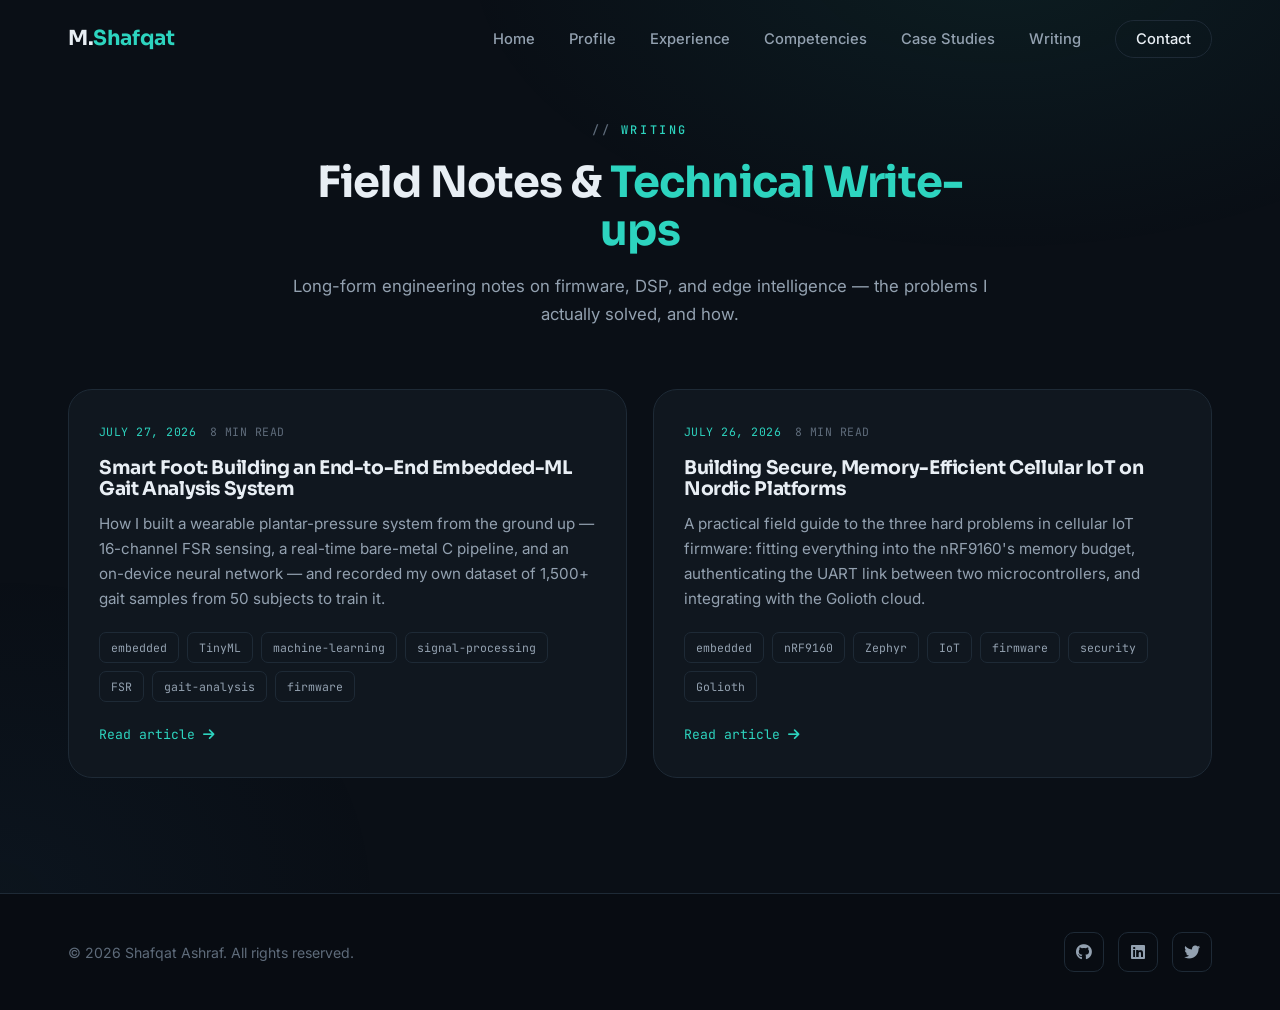
==== commit b105d63b: "Add second blog post on Smart Foot embedded-ML gait analysis Adds the write-up covering the self-col" ====
--- a/blog/index.html
+++ b/blog/index.html
@@ -60,6 +60,24 @@
                 <div class="posts-grid">
                 <article class="post-card reveal">
                     <div class="post-card-meta">
+                        <span class="post-date">July 27, 2026</span>
+                        <span class="post-reading-time">8 min read</span>
+                    </div>
+                    <h3><a href="/blog/smart-foot-embedded-ml-gait-analysis/">Smart Foot: Building an End-to-End Embedded-ML Gait Analysis System</a></h3>
+                    <p>How I built a wearable plantar-pressure system from the ground up — 16-channel FSR sensing, a real-time bare-metal C pipeline, and an on-device neural network — and recorded my own dataset of 1,500+ gait samples from 50 subjects to train it.</p>
+                    <div class="post-tags">
+                    <span>embedded</span>
+                    <span>TinyML</span>
+                    <span>machine-learning</span>
+                    <span>signal-processing</span>
+                    <span>FSR</span>
+                    <span>gait-analysis</span>
+                    <span>firmware</span>
+                    </div>
+                    <a href="/blog/smart-foot-embedded-ml-gait-analysis/" class="post-card-link">Read article <i class="fas fa-arrow-right"></i></a>
+                </article>
+                <article class="post-card reveal">
+                    <div class="post-card-meta">
                         <span class="post-date">July 26, 2026</span>
                         <span class="post-reading-time">8 min read</span>
                     </div>
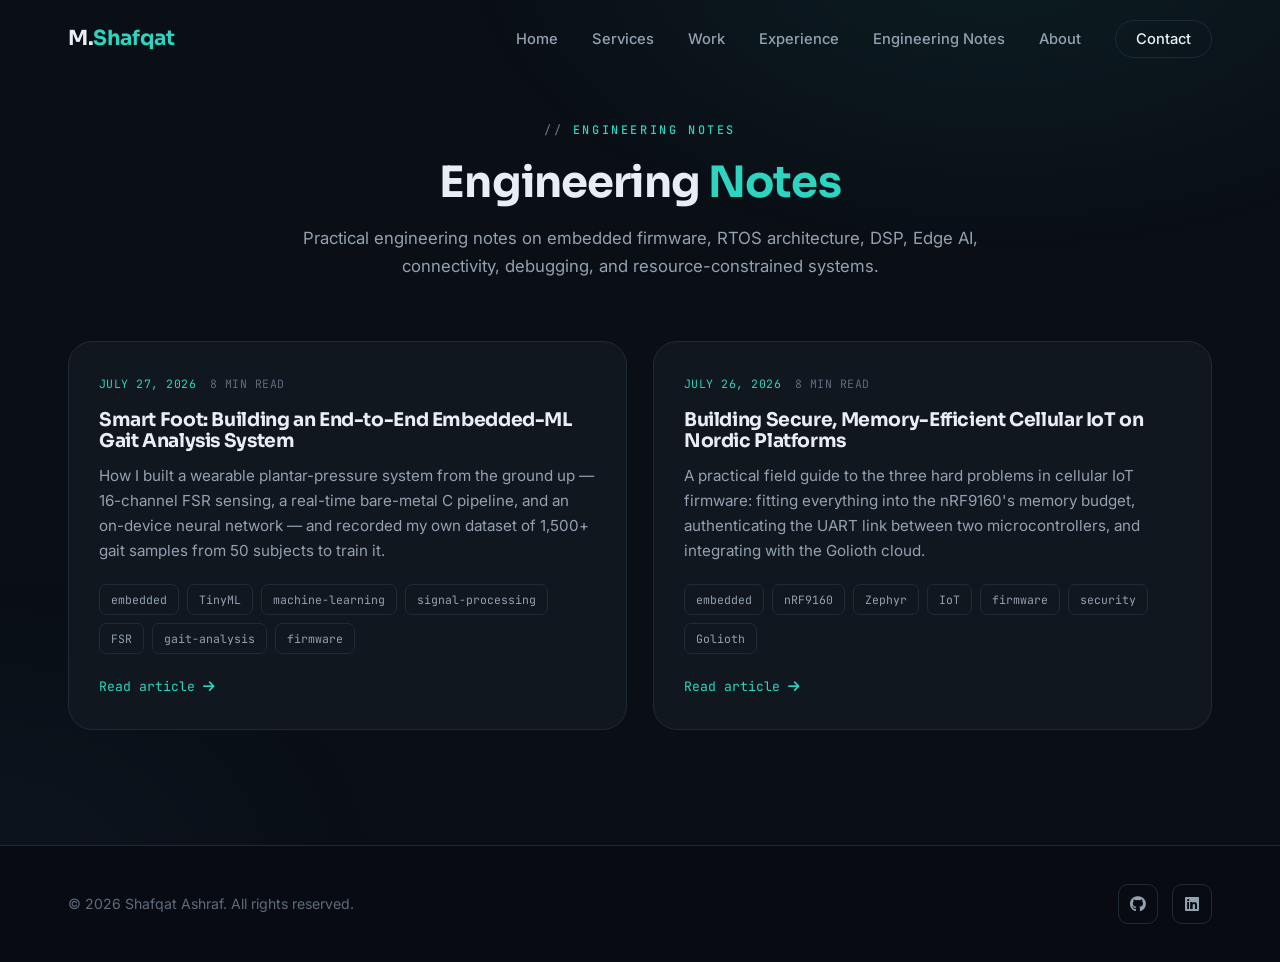
==== commit 53655345: "Reposition portfolio as client-focused embedded firmware & Edge AI engineer Rewrites the site from a" ====
--- a/blog/index.html
+++ b/blog/index.html
@@ -4,9 +4,9 @@
 <head>
     <meta charset="UTF-8">
     <meta name="viewport" content="width=device-width, initial-scale=1.0">
-    <title>Writing | Shafqat Ashraf</title>
+    <title>Engineering Notes | Shafqat Ashraf</title>
     <meta name="description"
-        content="Technical write-ups on embedded firmware, DSP, RTOS, and edge intelligence by Muhammad Shafqat Ashraf.">
+        content="Practical engineering notes on embedded firmware, RTOS architecture, DSP, Edge AI, connectivity, debugging, and resource-constrained systems.">
     <meta name="author" content="Muhammad Shafqat Ashraf">
     <link rel="canonical" href="https://shafqat-ashraf.vercel.app/blog/">
     <link rel="sitemap" type="application/xml" title="Sitemap" href="/sitemap.xml">
@@ -14,9 +14,9 @@
     <!-- Open Graph -->
     <meta property="og:type" content="website">
     <meta property="og:url" content="https://shafqat-ashraf.vercel.app/blog/">
-    <meta property="og:title" content="Writing | Shafqat Ashraf">
+    <meta property="og:title" content="Engineering Notes | Shafqat Ashraf">
     <meta property="og:description"
-        content="Technical write-ups on embedded firmware, DSP, RTOS, and edge intelligence.">
+        content="Practical engineering notes on embedded firmware, RTOS architecture, DSP, Edge AI, connectivity, debugging, and resource-constrained systems.">
     <meta property="og:image" content="https://shafqat-ashraf.vercel.app/profile.jpg">
     <link rel="preconnect" href="https://fonts.googleapis.com">
     <link rel="preconnect" href="https://fonts.gstatic.com" crossorigin>
@@ -33,11 +33,11 @@
             <a href="/" class="logo">M.<span>Shafqat</span></a>
             <ul class="nav-links">
                 <li><a href="/#home">Home</a></li>
-                <li><a href="/#about">Profile</a></li>
+                <li><a href="/#solutions">Services</a></li>
+                <li><a href="/#projects">Work</a></li>
                 <li><a href="/#experience">Experience</a></li>
-                <li><a href="/#skills">Competencies</a></li>
-                <li><a href="/#projects">Case Studies</a></li>
-                <li><a href="/blog/" class="active">Writing</a></li>
+                <li><a href="/blog/" class="active">Engineering Notes</a></li>
+                <li><a href="/#about">About</a></li>
                 <li><a href="/#contact" class="nav-contact">Contact</a></li>
             </ul>
             <div class="menu-btn">
@@ -52,10 +52,10 @@
         <section id="writing" class="section-padding blog-hero">
             <div class="container">
                 <div class="section-header">
-                    <span class="section-tag">Writing</span>
-                    <h1 class="blog-hero-title">Field Notes & <span>Technical Write-ups</span></h1>
-                    <p>Long-form engineering notes on firmware, DSP, and edge intelligence — the problems I actually
-                        solved, and how.</p>
+                    <span class="section-tag">Engineering Notes</span>
+                    <h1 class="blog-hero-title">Engineering <span>Notes</span></h1>
+                    <p>Practical engineering notes on embedded firmware, RTOS architecture, DSP, Edge AI,
+                        connectivity, debugging, and resource-constrained systems.</p>
                 </div>
                 <div class="posts-grid">
                 <article class="post-card reveal">
@@ -103,9 +103,8 @@
         <div class="container">
             <p>&copy; 2026 Shafqat Ashraf. All rights reserved.</p>
             <div class="social-links">
-                <a href="https://github.com/shafqat-ashraf" target="_blank"><i class="fab fa-github"></i></a>
+                <a href="https://github.com/Shafqat-16" target="_blank"><i class="fab fa-github"></i></a>
                 <a href="https://linkedin.com/in/muhammad-shafqat-ashraf/" target="_blank"><i class="fab fa-linkedin"></i></a>
-                <a href="#"><i class="fab fa-twitter"></i></a>
             </div>
         </div>
     </footer>
--- a/style.css
+++ b/style.css
@@ -102,6 +102,35 @@
 ::selection {
     background: var(--accent);
     color: var(--accent-ink);
+}
+
+/* ------------------------------------------------------------ Accessibility */
+a:focus-visible,
+button:focus-visible,
+input:focus-visible,
+textarea:focus-visible,
+select:focus-visible,
+[tabindex]:focus-visible {
+    outline: 2px solid var(--accent);
+    outline-offset: 3px;
+    border-radius: 4px;
+}
+
+.skip-link {
+    position: absolute;
+    top: -100px;
+    left: 16px;
+    z-index: 2000;
+    background: var(--accent);
+    color: var(--accent-ink);
+    padding: 12px 20px;
+    border-radius: 8px;
+    font-weight: 600;
+    transition: top 0.2s ease;
+}
+
+.skip-link:focus {
+    top: 16px;
 }
 
 /* ------------------------------------------------------------ Typography */
@@ -559,11 +588,11 @@
 
 /* ------------------------------------------------------------ Card foundation */
 .solution-card,
+.together-card,
 .expertise-card,
 .project-card,
 .pillar,
 .industry-card,
-.skill-category,
 .echo-category,
 .edu-card,
 .workflow-step,
@@ -576,11 +605,11 @@
 
 /* Every card is clickable → opens a detail popup */
 .solution-card,
+.together-card,
 .expertise-card,
 .project-card,
 .pillar,
 .industry-card,
-.skill-category,
 .echo-category,
 .edu-card,
 .workflow-step,
@@ -608,6 +637,7 @@
 
 .pillar:hover,
 .solution-card:hover,
+.together-card:hover,
 .expertise-card:hover,
 .industry-card:hover {
     transform: translateY(-6px);
@@ -635,6 +665,7 @@
 .pillar h3,
 .pillar h4,
 .solution-card h3,
+.together-card h3,
 .expertise-card h3 {
     font-size: 1.2rem;
     margin-bottom: 12px;
@@ -642,6 +673,7 @@
 
 .pillar p,
 .solution-card p,
+.together-card p,
 .expertise-card p,
 .industry-card p {
     color: var(--text-muted);
@@ -766,6 +798,73 @@
     font-size: 0.92rem;
 }
 
+/* ------------------------------------------------------------ Collaboration */
+.collab-grid {
+    display: grid;
+    grid-template-columns: repeat(auto-fit, minmax(180px, 1fr));
+    gap: 18px;
+    margin-top: 44px;
+}
+
+.collab-item {
+    display: flex;
+    align-items: center;
+    gap: 14px;
+    padding: 20px 22px;
+    background: var(--surface);
+    border: 1px solid var(--border);
+    border-radius: var(--radius);
+    transition: var(--transition);
+    cursor: pointer;
+}
+
+.collab-item:hover {
+    border-color: var(--accent-line);
+    transform: translateY(-4px);
+}
+
+.collab-item i {
+    color: var(--accent);
+    font-size: 1.15rem;
+    flex-shrink: 0;
+}
+
+.collab-item span {
+    font-size: 0.92rem;
+    color: var(--text);
+    font-weight: 500;
+}
+
+.collab-emphasis {
+    display: flex;
+    flex-wrap: wrap;
+    gap: 14px;
+    margin-top: 34px;
+    justify-content: center;
+}
+
+.collab-emphasis span {
+    font-family: var(--font-mono);
+    font-size: 0.78rem;
+    letter-spacing: 0.04em;
+    color: var(--accent);
+    background: var(--accent-glow);
+    border: 1px solid var(--accent-line);
+    padding: 10px 18px;
+    border-radius: 999px;
+}
+
+/* ------------------------------------------------------------ Engagement */
+.engagement-grid {
+    display: grid;
+    grid-template-columns: repeat(auto-fit, minmax(240px, 1fr));
+    gap: 26px;
+}
+
+.together-card {
+    padding: 32px 28px;
+}
+
 /* ------------------------------------------------------------ Ecosystem */
 .ecosystem-grid {
     display: grid;
@@ -807,6 +906,21 @@
     background: rgba(255, 255, 255, 0.025);
     border: 1px solid var(--border);
     color: var(--text-muted);
+}
+
+.additional-experience {
+    margin-top: 30px;
+    padding: 28px 30px;
+    background: var(--surface);
+    border: 1px solid var(--border);
+    border-radius: var(--radius-lg);
+}
+
+.additional-experience h4 {
+    font-size: 0.95rem;
+    color: var(--text-muted);
+    margin-bottom: 16px;
+    font-weight: 500;
 }
 
 /* ------------------------------------------------------------ Industries */
@@ -976,60 +1090,6 @@
     font-weight: 700;
 }
 
-/* ------------------------------------------------------------ Skills */
-.skills-grid {
-    display: grid;
-    grid-template-columns: repeat(auto-fit, minmax(250px, 1fr));
-    gap: 24px;
-}
-
-.skill-category {
-    padding: 32px 28px;
-}
-
-.skill-category:hover {
-    border-color: var(--accent-line);
-    transform: translateY(-4px);
-}
-
-.skill-category h3 {
-    display: flex;
-    align-items: center;
-    gap: 11px;
-    font-size: 1.05rem;
-    margin-bottom: 20px;
-    padding-bottom: 16px;
-    border-bottom: 1px solid var(--border);
-}
-
-.skill-category h3 i {
-    color: var(--accent);
-}
-
-.skill-category ul {
-    display: flex;
-    flex-direction: column;
-    gap: 11px;
-}
-
-.skill-category ul li {
-    position: relative;
-    padding-left: 20px;
-    font-size: 0.92rem;
-    color: var(--text-muted);
-}
-
-.skill-category ul li::before {
-    content: '';
-    position: absolute;
-    left: 0;
-    top: 8px;
-    width: 7px;
-    height: 7px;
-    border-radius: 2px;
-    background: var(--accent);
-}
-
 /* ------------------------------------------------------------ Featured case study */
 .featured-grid {
     display: grid;
@@ -1135,6 +1195,42 @@
 
 .project-card:hover .project-img img {
     transform: scale(1.05);
+}
+
+/* Spec-panel visual for projects without a real screenshot (no stock photo implying hardware that wasn't built/photographed) */
+.project-visual {
+    width: 100%;
+    height: 100%;
+    display: flex;
+    flex-direction: column;
+    align-items: center;
+    justify-content: center;
+    gap: 14px;
+    background:
+        radial-gradient(600px 300px at 50% 0%, rgba(45, 212, 191, 0.10), transparent 60%),
+        var(--ground-2);
+    background-size: 24px 24px, auto;
+    background-image:
+        linear-gradient(rgba(45, 212, 191, 0.06) 1px, transparent 1px),
+        linear-gradient(90deg, rgba(45, 212, 191, 0.06) 1px, transparent 1px);
+    transition: transform 0.5s ease;
+}
+
+.project-card:hover .project-visual {
+    transform: scale(1.05);
+}
+
+.project-visual i {
+    font-size: 2.4rem;
+    color: var(--accent);
+}
+
+.project-visual span {
+    font-family: var(--font-mono);
+    font-size: 0.7rem;
+    letter-spacing: 0.1em;
+    text-transform: uppercase;
+    color: var(--text-dim);
 }
 
 .project-overlay {
@@ -1378,6 +1474,49 @@
 
 .consult-item strong {
     color: var(--text);
+}
+
+/* ------------------------------------------------------------ Project form */
+.form-grid {
+    display: flex;
+    flex-direction: column;
+    gap: 18px;
+    margin-top: 26px;
+}
+
+.form-field {
+    display: flex;
+    flex-direction: column;
+    gap: 8px;
+}
+
+.form-field span {
+    font-family: var(--font-mono);
+    font-size: 0.72rem;
+    letter-spacing: 0.06em;
+    text-transform: uppercase;
+    color: var(--text-dim);
+}
+
+.form-field select,
+.form-field input,
+.form-field textarea {
+    font-family: var(--font-body);
+    font-size: 0.92rem;
+    color: var(--text);
+    background: var(--ground-2);
+    border: 1px solid var(--border);
+    border-radius: 10px;
+    padding: 12px 14px;
+    width: 100%;
+    resize: vertical;
+}
+
+.form-field select:focus,
+.form-field input:focus,
+.form-field textarea:focus {
+    outline: none;
+    border-color: var(--accent-line);
 }
 
 /* ------------------------------------------------------------ Footer */
@@ -1580,40 +1719,6 @@
     color: var(--text-dim);
 }
 
-/* ------------------------------------------------------------ Telemetry ticker */
-.telemetry-bar {
-    border-top: 1px solid var(--border);
-    border-bottom: 1px solid var(--border);
-    background: var(--ground-2);
-    overflow: hidden;
-    padding: 12px 0;
-}
-
-.telemetry-track {
-    display: flex;
-    gap: 48px;
-    white-space: nowrap;
-    width: max-content;
-    animation: ticker 40s linear infinite;
-}
-
-.telemetry-track span {
-    font-family: var(--font-mono);
-    font-size: 0.72rem;
-    letter-spacing: 0.08em;
-    color: var(--text-dim);
-}
-
-.telemetry-track span::before {
-    content: '\25C6 ';
-    color: var(--accent);
-}
-
-@keyframes ticker {
-    from { transform: translateX(0); }
-    to { transform: translateX(-50%); }
-}
-
 /* ------------------------------------------------------------ Reveal animation */
 .reveal {
     opacity: 0;
@@ -1647,7 +1752,8 @@
     }
 
     .hero-image-container {
-        order: -1;
+        max-width: 280px;
+        margin: 0 auto;
     }
 
     .featured-grid,
